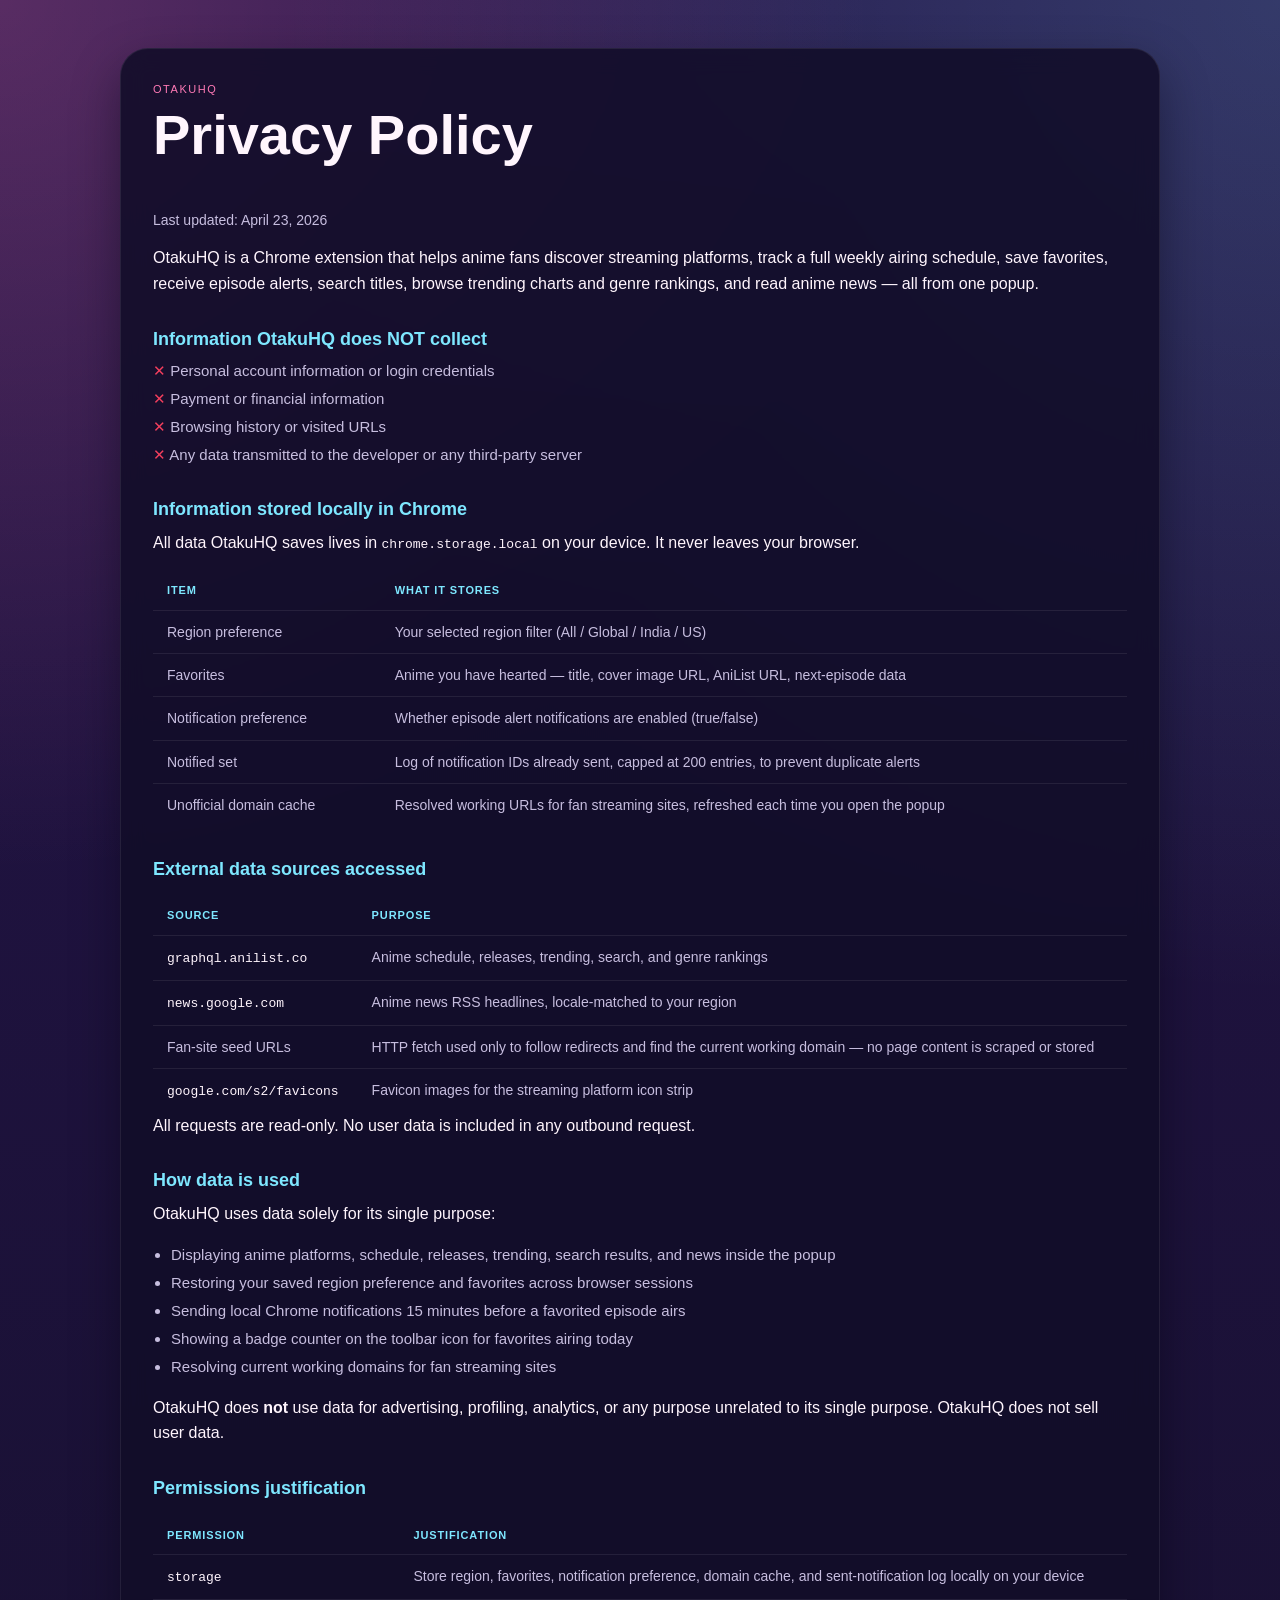
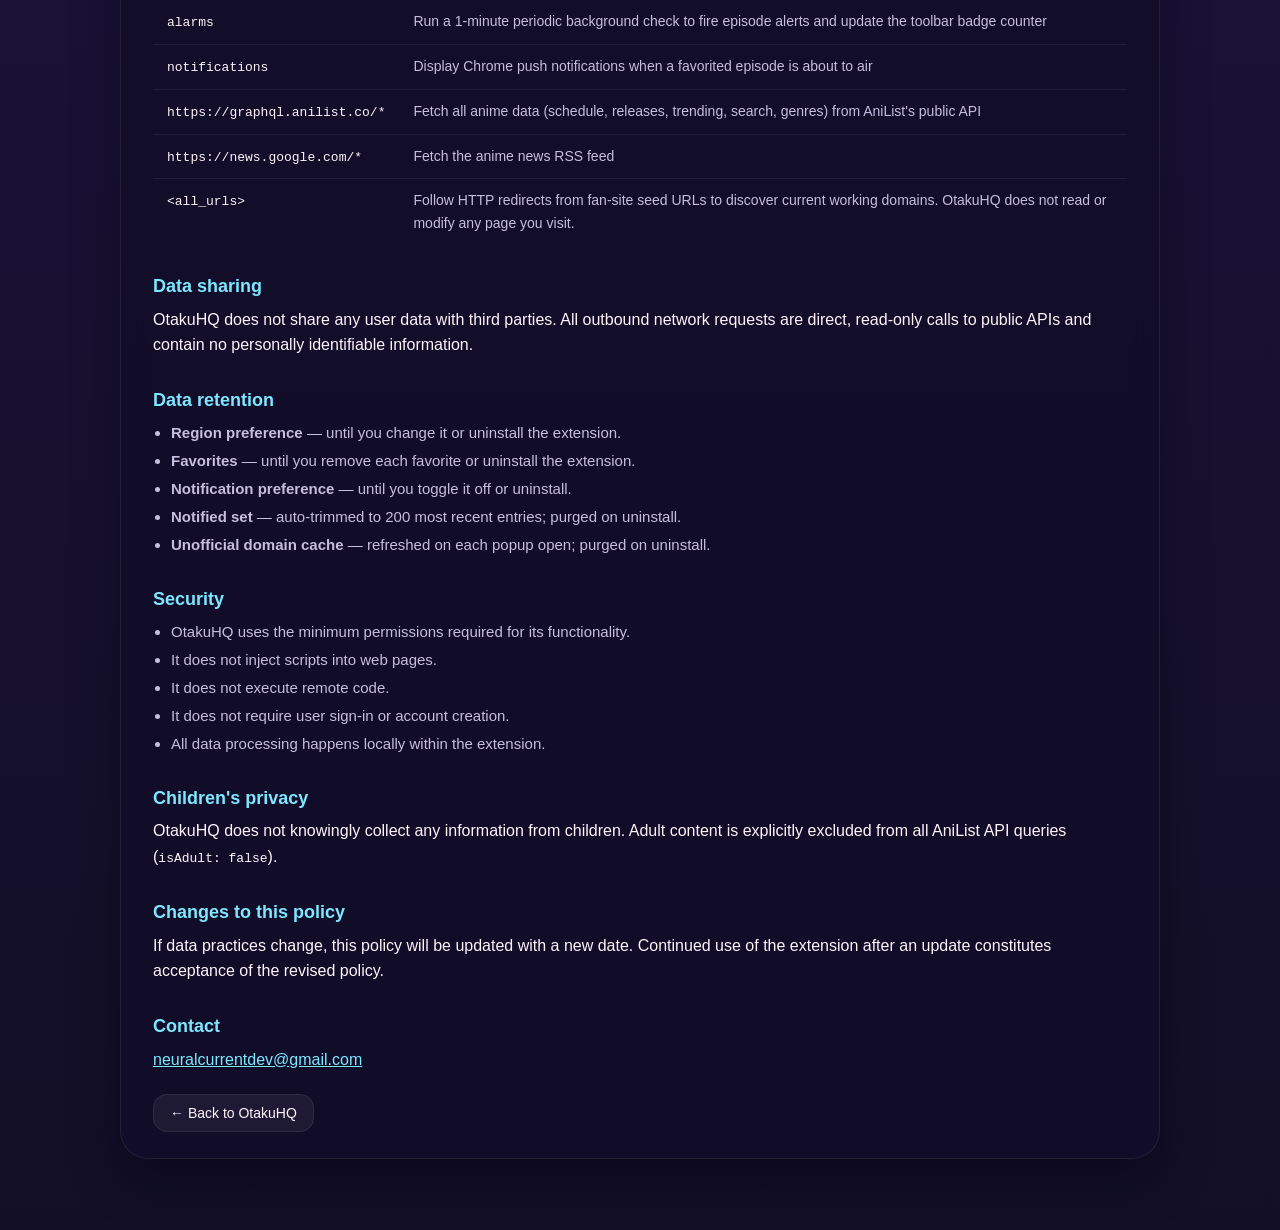
==== privacy-policy.html @ 3a5a3df6 "Initial commit: OtakuHQ landing page and privacy policy" ====
<!doctype html>
<html lang="en">
  <head>
    <meta charset="utf-8" />
    <meta name="viewport" content="width=device-width, initial-scale=1" />
    <title>OtakuHQ — Privacy Policy</title>
    <meta name="description" content="Privacy Policy for the OtakuHQ Chrome extension." />
    <link rel="stylesheet" href="styles.css" />
  </head>
  <body>
    <main class="page-shell">

      <section class="card policy-section">
        <p class="eyebrow">OtakuHQ</p>
        <h1>Privacy Policy</h1>
        <p class="muted">Last updated: April 23, 2026</p>

        <p>
          OtakuHQ is a Chrome extension that helps anime fans discover streaming
          platforms, track a full weekly airing schedule, save favorites, receive
          episode alerts, search titles, browse trending charts and genre
          rankings, and read anime news — all from one popup.
        </p>

        <h2>Information OtakuHQ does NOT collect</h2>
        <ul class="no-bullet">
          <li>Personal account information or login credentials</li>
          <li>Payment or financial information</li>
          <li>Browsing history or visited URLs</li>
          <li>Any data transmitted to the developer or any third-party server</li>
        </ul>

        <h2>Information stored locally in Chrome</h2>
        <p>
          All data OtakuHQ saves lives in <code>chrome.storage.local</code> on
          your device. It never leaves your browser.
        </p>
        <table>
          <thead>
            <tr><th>Item</th><th>What it stores</th></tr>
          </thead>
          <tbody>
            <tr>
              <td>Region preference</td>
              <td>Your selected region filter (All / Global / India / US)</td>
            </tr>
            <tr>
              <td>Favorites</td>
              <td>Anime you have hearted — title, cover image URL, AniList URL, next-episode data</td>
            </tr>
            <tr>
              <td>Notification preference</td>
              <td>Whether episode alert notifications are enabled (true/false)</td>
            </tr>
            <tr>
              <td>Notified set</td>
              <td>Log of notification IDs already sent, capped at 200 entries, to prevent duplicate alerts</td>
            </tr>
            <tr>
              <td>Unofficial domain cache</td>
              <td>Resolved working URLs for fan streaming sites, refreshed each time you open the popup</td>
            </tr>
          </tbody>
        </table>

        <h2>External data sources accessed</h2>
        <table>
          <thead>
            <tr><th>Source</th><th>Purpose</th></tr>
          </thead>
          <tbody>
            <tr>
              <td><code>graphql.anilist.co</code></td>
              <td>Anime schedule, releases, trending, search, and genre rankings</td>
            </tr>
            <tr>
              <td><code>news.google.com</code></td>
              <td>Anime news RSS headlines, locale-matched to your region</td>
            </tr>
            <tr>
              <td>Fan-site seed URLs</td>
              <td>HTTP fetch used only to follow redirects and find the current working domain — no page content is scraped or stored</td>
            </tr>
            <tr>
              <td><code>google.com/s2/favicons</code></td>
              <td>Favicon images for the streaming platform icon strip</td>
            </tr>
          </tbody>
        </table>
        <p>All requests are read-only. No user data is included in any outbound request.</p>

        <h2>How data is used</h2>
        <p>OtakuHQ uses data solely for its single purpose:</p>
        <ul>
          <li>Displaying anime platforms, schedule, releases, trending, search results, and news inside the popup</li>
          <li>Restoring your saved region preference and favorites across browser sessions</li>
          <li>Sending local Chrome notifications 15 minutes before a favorited episode airs</li>
          <li>Showing a badge counter on the toolbar icon for favorites airing today</li>
          <li>Resolving current working domains for fan streaming sites</li>
        </ul>
        <p>
          OtakuHQ does <strong>not</strong> use data for advertising, profiling,
          analytics, or any purpose unrelated to its single purpose. OtakuHQ does
          not sell user data.
        </p>

        <h2>Permissions justification</h2>
        <table>
          <thead>
            <tr><th>Permission</th><th>Justification</th></tr>
          </thead>
          <tbody>
            <tr>
              <td><code>storage</code></td>
              <td>Store region, favorites, notification preference, domain cache, and sent-notification log locally on your device</td>
            </tr>
            <tr>
              <td><code>alarms</code></td>
              <td>Run a 1-minute periodic background check to fire episode alerts and update the toolbar badge counter</td>
            </tr>
            <tr>
              <td><code>notifications</code></td>
              <td>Display Chrome push notifications when a favorited episode is about to air</td>
            </tr>
            <tr>
              <td><code>https://graphql.anilist.co/*</code></td>
              <td>Fetch all anime data (schedule, releases, trending, search, genres) from AniList's public API</td>
            </tr>
            <tr>
              <td><code>https://news.google.com/*</code></td>
              <td>Fetch the anime news RSS feed</td>
            </tr>
            <tr>
              <td><code>&lt;all_urls&gt;</code></td>
              <td>Follow HTTP redirects from fan-site seed URLs to discover current working domains. OtakuHQ does not read or modify any page you visit.</td>
            </tr>
          </tbody>
        </table>

        <h2>Data sharing</h2>
        <p>
          OtakuHQ does not share any user data with third parties. All outbound
          network requests are direct, read-only calls to public APIs and contain
          no personally identifiable information.
        </p>

        <h2>Data retention</h2>
        <ul>
          <li><strong>Region preference</strong> — until you change it or uninstall the extension.</li>
          <li><strong>Favorites</strong> — until you remove each favorite or uninstall the extension.</li>
          <li><strong>Notification preference</strong> — until you toggle it off or uninstall.</li>
          <li><strong>Notified set</strong> — auto-trimmed to 200 most recent entries; purged on uninstall.</li>
          <li><strong>Unofficial domain cache</strong> — refreshed on each popup open; purged on uninstall.</li>
        </ul>

        <h2>Security</h2>
        <ul>
          <li>OtakuHQ uses the minimum permissions required for its functionality.</li>
          <li>It does not inject scripts into web pages.</li>
          <li>It does not execute remote code.</li>
          <li>It does not require user sign-in or account creation.</li>
          <li>All data processing happens locally within the extension.</li>
        </ul>

        <h2>Children's privacy</h2>
        <p>
          OtakuHQ does not knowingly collect any information from children.
          Adult content is explicitly excluded from all AniList API queries
          (<code>isAdult: false</code>).
        </p>

        <h2>Changes to this policy</h2>
        <p>
          If data practices change, this policy will be updated with a new date.
          Continued use of the extension after an update constitutes acceptance
          of the revised policy.
        </p>

        <h2>Contact</h2>
        <p>
          <a href="mailto:neuralcurrentdev@gmail.com" style="color:var(--accent-2)">neuralcurrentdev@gmail.com</a>
        </p>

        <div class="back-link">
          <a href="index.html">← Back to OtakuHQ</a>
        </div>
      </section>

    </main>
  </body>
</html>
---- styles.css ----
:root {
  color-scheme: dark;
  --bg:       #120f26;
  --panel:    rgba(18, 13, 40, 0.88);
  --text:     #fff5fd;
  --muted:    #c7bedf;
  --accent:   #ff7ab6;
  --accent-2: #7ee7ff;
  --accent-3: #ffd36d;
  --line:     rgba(255, 255, 255, 0.08);
}

* { box-sizing: border-box; }

body {
  margin: 0;
  min-height: 100vh;
  font: 16px/1.6 "Trebuchet MS", "Avenir Next", sans-serif;
  color: var(--text);
  background:
    radial-gradient(circle at top left,  rgba(255,122,182,0.24), transparent 28%),
    radial-gradient(circle at top right, rgba(126,231,255,0.18), transparent 32%),
    linear-gradient(180deg, #241449 0%, var(--bg) 100%);
}

.page-shell {
  max-width: 1080px;
  margin: 0 auto;
  padding: 48px 20px 80px;
  display: flex;
  flex-direction: column;
  gap: 20px;
}

/* ── Cards ── */
.card {
  border: 1px solid var(--line);
  background: var(--panel);
  backdrop-filter: blur(12px);
  border-radius: 28px;
  padding: 32px;
  box-shadow: 0 20px 48px rgba(5,3,16,0.4);
}

/* ── Typography ── */
.eyebrow, .card-kicker {
  margin: 0 0 8px;
  text-transform: uppercase;
  letter-spacing: 0.14em;
  font-size: 11px;
  color: var(--accent);
}

h1, h2, h3, p, ul { margin-top: 0; }

h1 { font-size: 56px; line-height: 1.0; }
h2 { font-size: 22px; margin-bottom: 6px; }
h3 { font-size: 16px; color: var(--accent-2); margin-bottom: 4px; }

.lead, .muted, li { color: var(--muted); }
.muted { font-size: 14px; }

/* ── Hero ── */
.hero-body { max-width: 640px; }

.badge-row {
  display: flex;
  flex-wrap: wrap;
  gap: 8px;
  margin-top: 20px;
  margin-bottom: 24px;
}

.badge {
  display: inline-block;
  padding: 4px 12px;
  border-radius: 99px;
  font-size: 12px;
  font-weight: 700;
  letter-spacing: 0.04em;
  border: 1px solid var(--line);
  color: var(--muted);
  background: rgba(255,255,255,0.04);
}

.actions {
  display: flex;
  gap: 12px;
  flex-wrap: wrap;
}

/* ── Buttons ── */
.button {
  text-decoration: none;
  border-radius: 14px;
  padding: 11px 20px;
  font-weight: 700;
  font-size: 15px;
}

.button-primary {
  background: linear-gradient(135deg, var(--accent), var(--accent-3));
  color: #221130;
}

.button-secondary {
  background: rgba(255,255,255,0.06);
  color: var(--text);
  border: 1px solid var(--line);
}

/* ── Feature grid ── */
.feature-grid {
  display: grid;
  grid-template-columns: repeat(3, minmax(0, 1fr));
  gap: 16px;
}

.feature-card {
  display: flex;
  flex-direction: column;
  gap: 6px;
  padding: 24px;
}

.feature-card p { color: var(--muted); font-size: 14px; margin: 0; }

.feature-icon {
  font-size: 26px;
  margin-bottom: 4px;
  line-height: 1;
}

/* ── Permissions / data table ── */
table {
  width: 100%;
  border-collapse: collapse;
  margin-top: 14px;
  font-size: 14px;
}

th, td {
  text-align: left;
  padding: 10px 14px;
  border-bottom: 1px solid var(--line);
  color: var(--muted);
  vertical-align: top;
}

th {
  color: var(--accent-2);
  font-size: 11px;
  font-weight: 700;
  text-transform: uppercase;
  letter-spacing: 0.08em;
}

tr:last-child td { border-bottom: none; }

code { color: var(--text); font-size: 13px; }

/* ── Lists ── */
ul { padding-left: 18px; }
li { color: var(--muted); font-size: 15px; margin-bottom: 4px; }

.no-bullet { list-style: none; padding-left: 0; }
.no-bullet li::before { content: "✕  "; color: #f43f5e; }

/* ── Footer / back ── */
.back-link { margin-top: 28px; }
.back-link a {
  text-decoration: none;
  border-radius: 14px;
  padding: 10px 16px;
  background: rgba(255,255,255,0.06);
  color: var(--text);
  border: 1px solid var(--line);
  font-size: 14px;
}

.footer-note { color: var(--muted); font-size: 14px; margin: 0; }

/* ── Privacy-page section spacing ── */
.policy-section h2 {
  color: var(--accent-2);
  font-size: 18px;
  margin-top: 28px;
  margin-bottom: 6px;
}
.policy-section h2:first-child { margin-top: 0; }

/* ── Responsive ── */
@media (max-width: 860px) {
  .feature-grid { grid-template-columns: repeat(2, minmax(0, 1fr)); }
}

@media (max-width: 560px) {
  .feature-grid { grid-template-columns: 1fr; }
  h1 { font-size: 38px; }
}
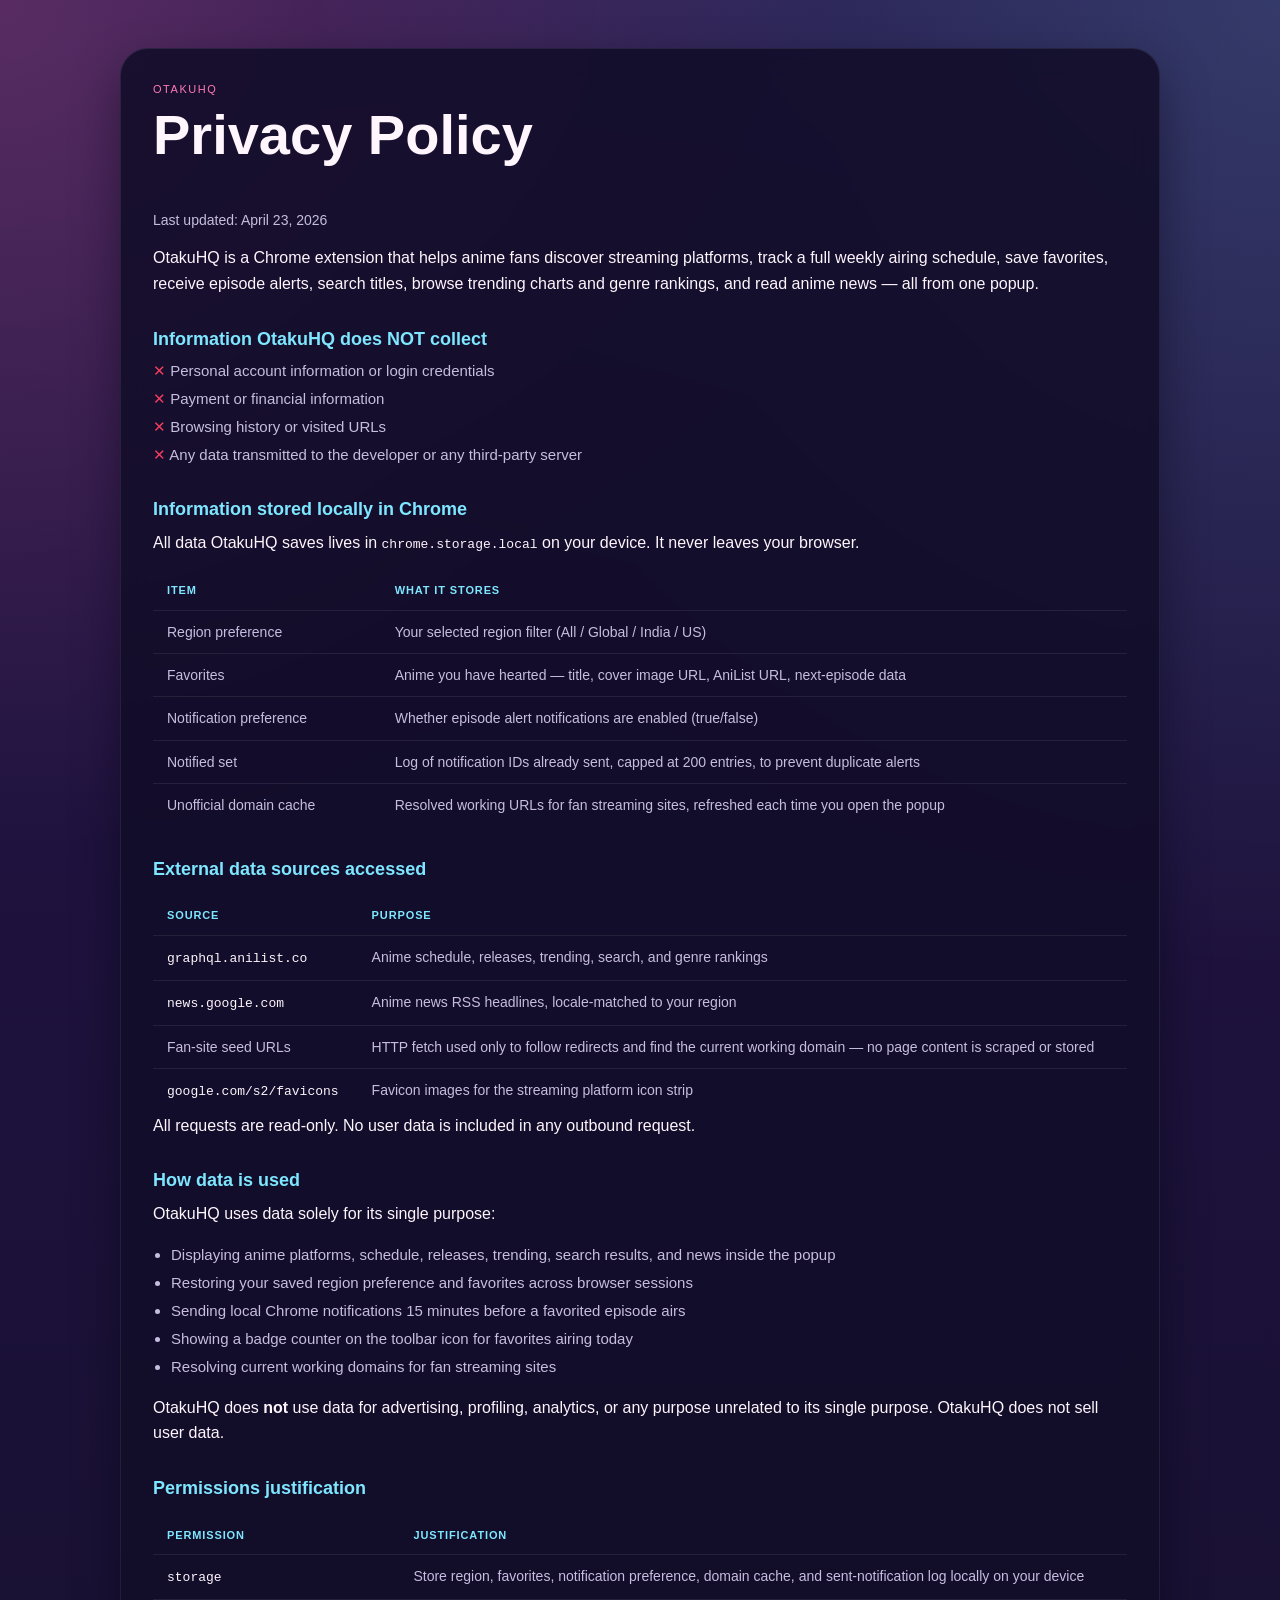
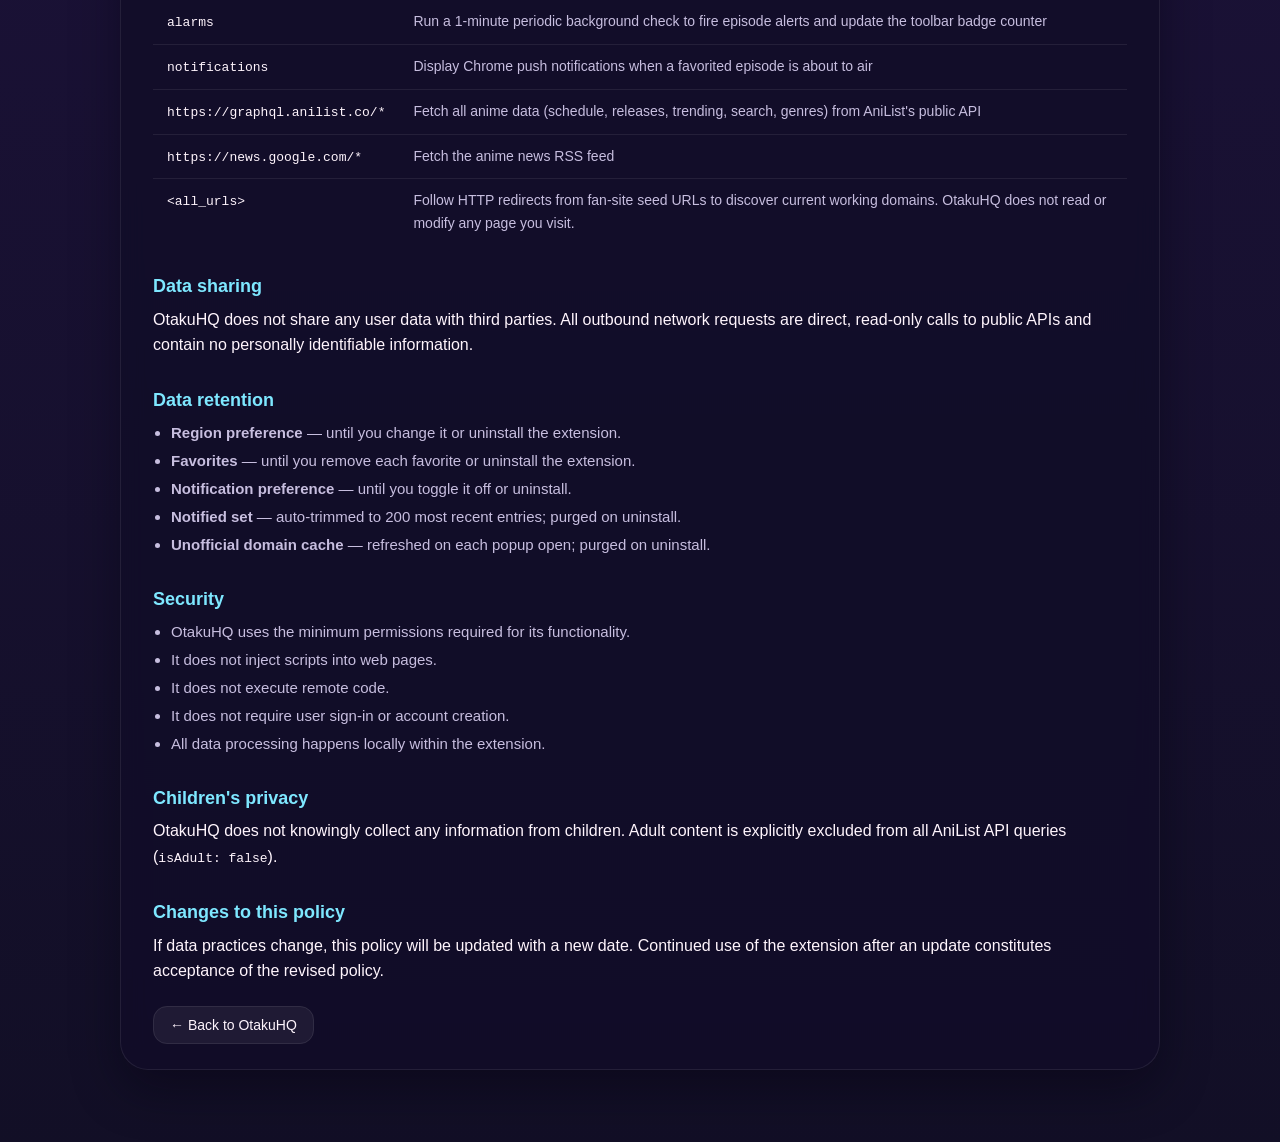
==== commit d431bfce: "Remove banner from hero and drop contact email from all pages Co-Authored-By: Claude Sonnet 4.6 <nor" ====
--- a/privacy-policy.html
+++ b/privacy-policy.html
@@ -176,11 +176,6 @@
           of the revised policy.
         </p>
 
-        <h2>Contact</h2>
-        <p>
-          <a href="mailto:neuralcurrentdev@gmail.com" style="color:var(--accent-2)">neuralcurrentdev@gmail.com</a>
-        </p>
-
         <div class="back-link">
           <a href="index.html">← Back to OtakuHQ</a>
         </div>
